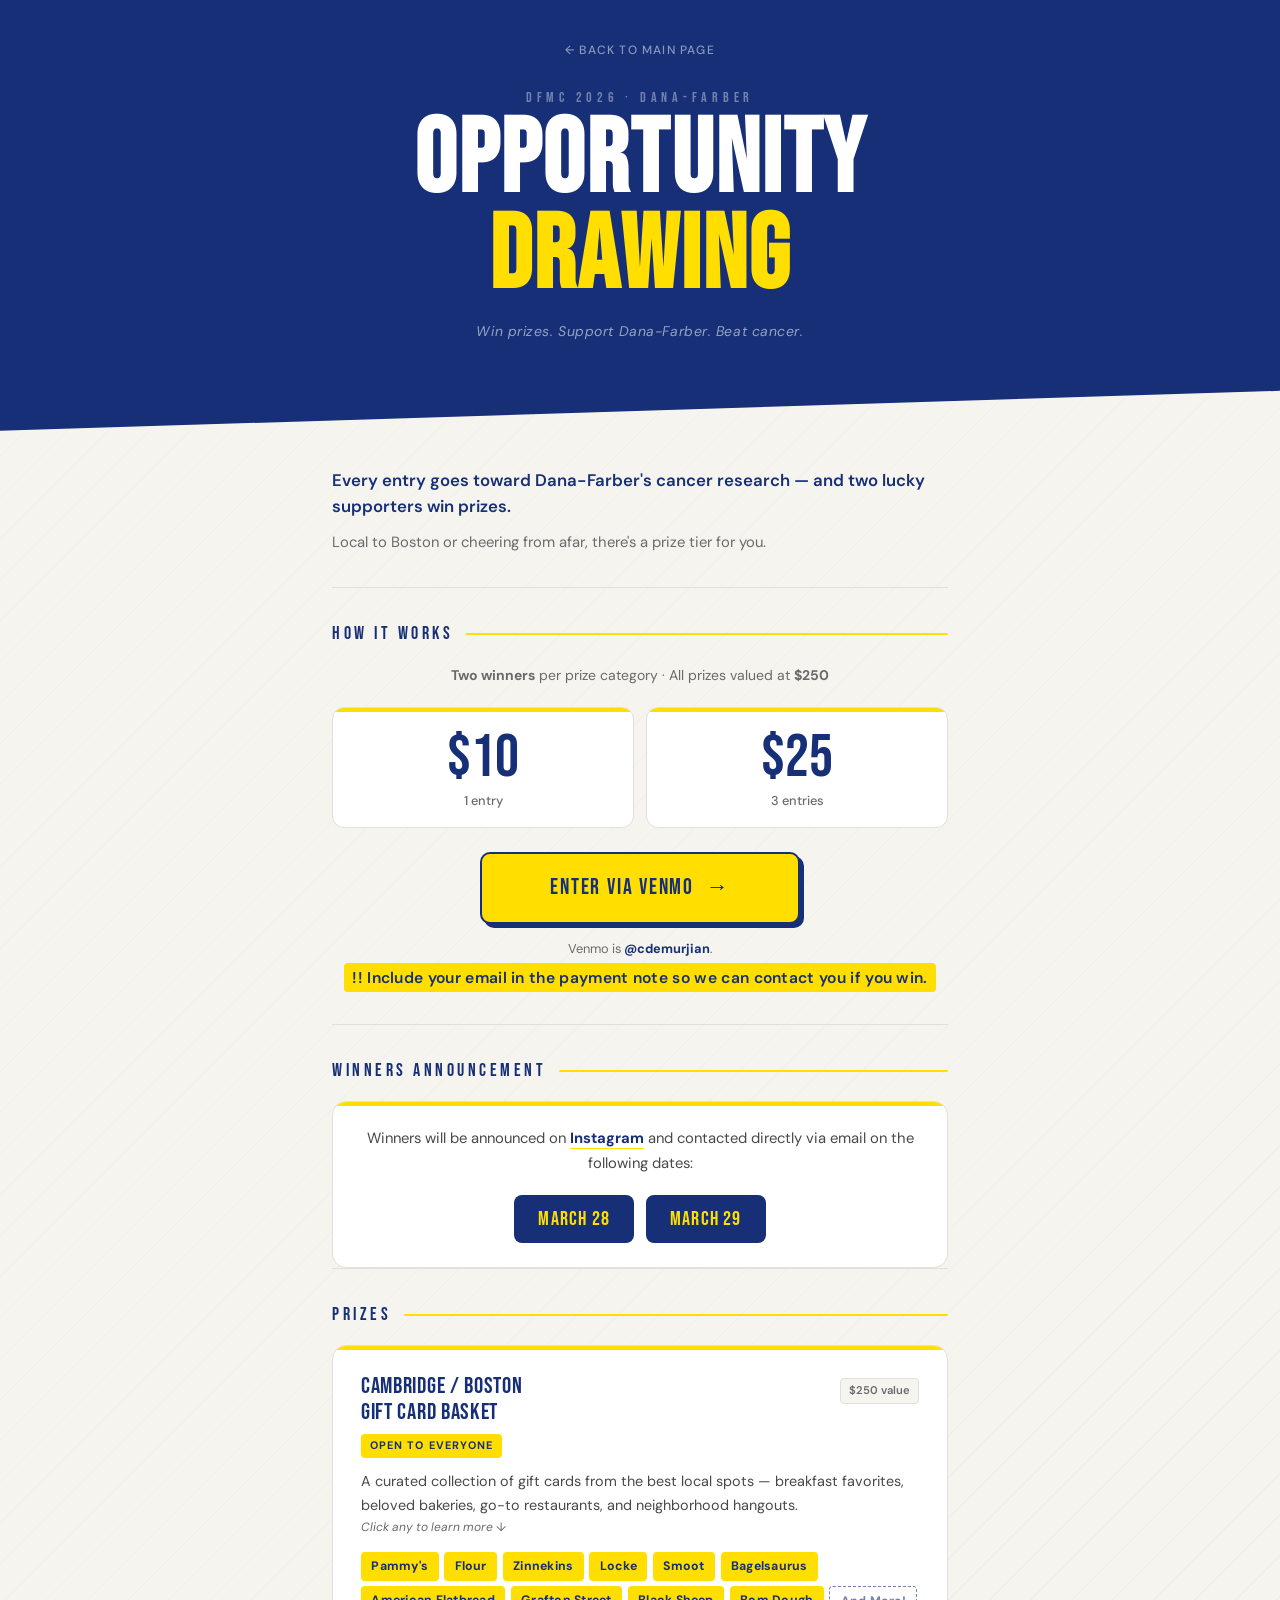
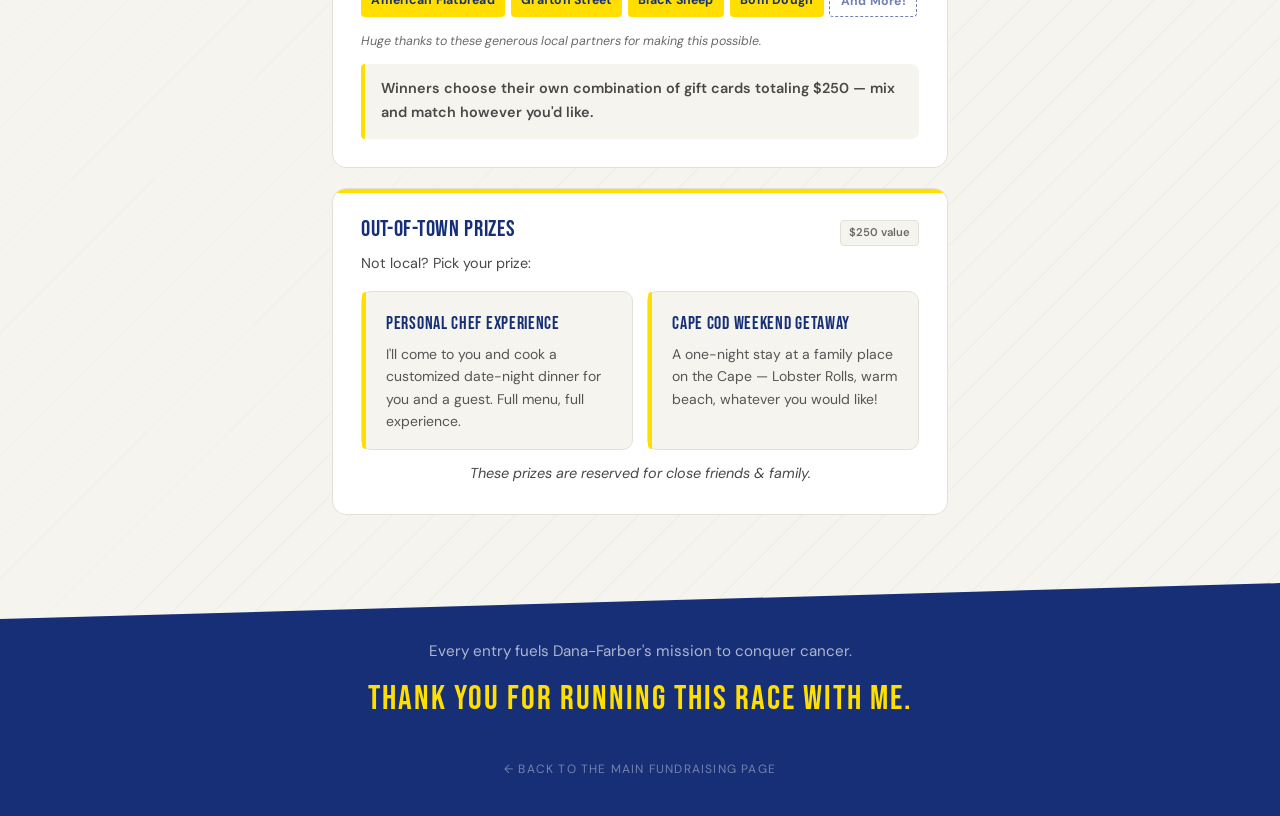
==== drawing/index.html @ bc0f7b35 "Move drawing page to /drawing for clean URL Renamed drawing.html → drawing/index.html so the page is" ====
<!DOCTYPE html>
<html lang="en">
<head>
    <meta charset="UTF-8">
    <meta name="viewport" content="width=device-width, initial-scale=1.0">
    <title>Opportunity Drawing — DFMC 2026</title>
    <link rel="icon" type="image/png" href="../9456b6fccfe9a7111c350aab43e6b232.png" />
    <link rel="preconnect" href="https://fonts.googleapis.com">
    <link rel="preconnect" href="https://fonts.gstatic.com" crossorigin>
    <link href="https://fonts.googleapis.com/css2?family=Bebas+Neue&family=DM+Sans:ital,opsz,wght@0,9..40,400;0,9..40,500;0,9..40,600;0,9..40,700;1,9..40,400&display=swap" rel="stylesheet">
    <style>
        *, *::before, *::after { box-sizing: border-box; margin: 0; padding: 0; }

        :root {
            --yellow:      #ffde00;
            --yellow-hi:   #ffe94d;
            --blue:        #162f77;
            --blue-mid:    #1e3d99;
            --cream:       #f5f4ee;
            --white:       #ffffff;
            --text:        #1a1a1a;
            --muted:       #6a6a6a;
            --border:      #e2e1d8;
        }

        html {
            font-family: 'DM Sans', sans-serif;
            font-size: 16px;
            scroll-behavior: smooth;
        }

        body {
            background-color: var(--cream);
            background-image: repeating-linear-gradient(
                -45deg,
                transparent,
                transparent 28px,
                rgba(22, 47, 119, 0.028) 28px,
                rgba(22, 47, 119, 0.028) 29px
            );
            color: var(--text);
            line-height: 1.6;
            min-height: 100vh;
        }

        /* ── HEADER ── */
        header {
            background: var(--blue);
            padding: 1.75rem 1.5rem 5rem;
            text-align: center;
            clip-path: polygon(0 0, 100% 0, 100% calc(100% - 2.5rem), 0 100%);
        }

        .back-link {
            display: inline-flex;
            align-items: center;
            gap: 0.35rem;
            color: rgba(255,255,255,0.5);
            font-size: 0.75rem;
            font-weight: 500;
            text-decoration: none;
            letter-spacing: 0.1em;
            text-transform: uppercase;
            margin-bottom: 1.75rem;
            transition: color 0.2s;
        }
        .back-link:hover { color: var(--yellow); }

        .header-eyebrow {
            font-family: 'Bebas Neue', sans-serif;
            font-size: 0.85rem;
            letter-spacing: 0.35em;
            color: rgba(255,255,255,0.4);
            margin-bottom: 0.2rem;
        }

        .header-title {
            font-family: 'Bebas Neue', sans-serif;
            font-size: clamp(3.75rem, 14vw, 6.5rem);
            line-height: 0.92;
            color: var(--white);
            letter-spacing: 0.02em;
        }

        .header-title .accent {
            color: var(--yellow);
            display: block;
        }

        .tagline {
            margin-top: 1rem;
            color: rgba(255,255,255,0.55);
            font-size: 0.875rem;
            font-style: italic;
            letter-spacing: 0.04em;
        }

        /* ── Staggered header animations ── */
        @keyframes riseUp {
            from { opacity: 0; transform: translateY(22px); }
            to   { opacity: 1; transform: translateY(0); }
        }

        .h-1 { animation: riseUp 0.5s cubic-bezier(0.22,1,0.36,1) 0.05s both; }
        .h-2 { animation: riseUp 0.5s cubic-bezier(0.22,1,0.36,1) 0.15s both; }
        .h-3 { animation: riseUp 0.55s cubic-bezier(0.22,1,0.36,1) 0.25s both; }
        .h-4 { animation: riseUp 0.5s cubic-bezier(0.22,1,0.36,1) 0.38s both; }

        /* ── CONTAINER ── */
        .container {
            max-width: 680px;
            margin: 0 auto;
            padding: 0 1.25rem 3rem;
        }

        /* ── SECTION LABEL ── */
        .section-label {
            font-family: 'Bebas Neue', sans-serif;
            font-size: 1.1rem;
            letter-spacing: 0.2em;
            color: var(--blue);
            display: flex;
            align-items: center;
            gap: 0.8rem;
            margin-bottom: 1rem;
        }
        .section-label::after {
            content: '';
            flex: 1;
            height: 2px;
            background: var(--yellow);
            border-radius: 1px;
        }

        /* ── INTRO ── */
        .intro {
            padding: 2.25rem 0 0;
            margin-bottom: 2rem;
        }

        .intro .lead {
            font-size: 1.05rem;
            font-weight: 600;
            color: var(--blue);
            line-height: 1.55;
            margin-bottom: 0.7rem;
        }

        .intro .sub {
            font-size: 0.925rem;
            color: var(--muted);
            line-height: 1.7;
        }

        /* ── RULE ── */
        .rule {
            border: none;
            border-top: 1.5px solid var(--border);
            margin: 0 0 2rem;
        }

        /* ── HOW IT WORKS ── */
        .how {
            margin-bottom: 2rem;
        }

        .how .sub-note {
            font-size: 0.875rem;
            color: var(--muted);
            margin-bottom: 1.25rem;
        }

        .pricing-row {
            display: grid;
            grid-template-columns: 1fr 1fr;
            gap: 0.75rem;
            margin-bottom: 1.5rem;
        }

        .price-tile {
            background: var(--white);
            border: 1.5px solid var(--border);
            border-radius: 12px;
            padding: 1.25rem 1rem 1rem;
            text-align: center;
            position: relative;
            overflow: hidden;
        }
        .price-tile::before {
            content: '';
            position: absolute;
            top: 0; left: 0; right: 0;
            height: 4px;
            background: var(--yellow);
        }

        .price-tile .num {
            font-family: 'Bebas Neue', sans-serif;
            font-size: 3.25rem;
            color: var(--blue);
            line-height: 1;
            display: block;
        }

        .price-tile .entries {
            font-size: 0.8rem;
            color: var(--muted);
            margin-top: 0.2rem;
            font-weight: 500;
        }

        /* Venmo CTA — retro press effect */
        .venmo-btn {
            display: flex;
            align-items: center;
            justify-content: center;
            gap: 0.5rem;
            width: 100%;
            padding: 1rem 1.5rem;
            background: var(--yellow);
            color: var(--blue);
            font-family: 'Bebas Neue', sans-serif;
            font-size: 1.4rem;
            letter-spacing: 0.08em;
            text-decoration: none;
            border-radius: 10px;
            border: 2.5px solid var(--blue);
            box-shadow: 4px 4px 0 var(--blue);
            transition: transform 0.15s ease, box-shadow 0.15s ease, background 0.15s ease;
        }
        .venmo-btn:hover {
            transform: translate(-2px, -2px);
            box-shadow: 6px 6px 0 var(--blue);
            background: var(--yellow-hi);
        }
        .venmo-btn:active {
            transform: translate(2px, 2px);
            box-shadow: 2px 2px 0 var(--blue);
        }

        /* ── PRIZE CARDS ── */
        .prizes { margin-top: 0; }

        .prize-card {
            background: var(--white);
            border: 1.5px solid var(--border);
            border-radius: 14px;
            padding: 1.5rem;
            margin-bottom: 1.25rem;
            position: relative;
            overflow: hidden;
        }
        .prize-card::before {
            content: '';
            position: absolute;
            top: 0; left: 0; right: 0;
            height: 4px;
            background: var(--yellow);
        }

        .prize-meta {
            display: flex;
            align-items: flex-start;
            justify-content: space-between;
            gap: 0.5rem;
            margin-bottom: 0.35rem;
        }

        .prize-card .prize-name {
            font-family: 'Bebas Neue', sans-serif;
            font-size: 1.45rem;
            color: var(--blue);
            letter-spacing: 0.03em;
            line-height: 1.1;
        }

        .prize-card .value-tag {
            flex-shrink: 0;
            font-size: 0.7rem;
            font-weight: 600;
            color: var(--muted);
            background: var(--cream);
            border: 1px solid var(--border);
            padding: 0.2rem 0.5rem;
            border-radius: 4px;
            margin-top: 0.2rem;
            white-space: nowrap;
        }

        .open-badge {
            display: inline-block;
            background: var(--yellow);
            color: var(--blue);
            font-size: 0.68rem;
            font-weight: 700;
            letter-spacing: 0.1em;
            text-transform: uppercase;
            padding: 0.2rem 0.55rem;
            border-radius: 4px;
            margin-bottom: 0.8rem;
        }

        .prize-card p {
            font-size: 0.9rem;
            color: #484848;
            line-height: 1.65;
        }

        .prize-card .thanks {
            font-size: 0.78rem;
            color: var(--muted);
            font-style: italic;
            margin-top: 0.8rem;
        }

        /* Business name tags — yellow pill */
        .biz-tags {
            display: flex;
            flex-wrap: wrap;
            gap: 0.35rem;
            margin: 0.9rem 0;
        }
        .biz-tags a {
            background: var(--yellow);
            color: var(--blue);
            font-size: 0.77rem;
            font-weight: 700;
            padding: 0.28rem 0.65rem;
            border-radius: 4px;
            letter-spacing: 0.02em;
            text-decoration: none;
            transition: background 0.15s, transform 0.1s;
        }
        .biz-tags a:hover {
            background: var(--yellow-hi);
            transform: translateY(-1px);
        }
        .biz-tags .more {
            background: transparent;
            color: var(--blue);
            border: 1.5px dashed var(--blue);
            opacity: 0.6;
        }
        .biz-tags .more:hover {
            background: transparent;
            opacity: 1;
        }

        /* Winner choice note */
        .winner-choice {
            font-size: 0.875rem;
            color: var(--blue);
            font-weight: 600;
            background: var(--cream);
            border-radius: 8px;
            padding: 0.85rem 1rem 0.85rem 1.25rem;
            margin-top: 0.75rem;
            position: relative;
        }
        .winner-choice::before {
            content: '';
            position: absolute;
            left: 0; top: 0; bottom: 0;
            width: 4px;
            background: var(--yellow);
            border-radius: 8px 0 0 8px;
        }

        /* Out-of-town sub-cards */
        .oot-label {
            font-family: 'Bebas Neue', sans-serif;
            font-size: 0.85rem;
            letter-spacing: 0.32em;
            color: var(--blue);
            display: flex;
            align-items: center;
            gap: 0.8rem;
            margin: 0.25rem 0 1rem;
        }
        .oot-label::after {
            content: '';
            flex: 1;
            height: 2px;
            background: var(--yellow);
            border-radius: 1px;
        }

        .oot-grid {
            display: flex;
            flex-direction: column;
            gap: 0.9rem;
        }

        .oot-card {
            background: var(--cream);
            border: 1.5px solid var(--border);
            border-radius: 10px;
            padding: 1.1rem 1.2rem 1rem 1.5rem;
            position: relative;
        }
        .oot-card::before {
            content: '';
            position: absolute;
            left: 0; top: 0; bottom: 0;
            width: 4px;
            background: var(--yellow);
            border-radius: 10px 0 0 10px;
        }

        .oot-card .oot-title {
            font-family: 'Bebas Neue', sans-serif;
            font-size: 1.1rem;
            color: var(--blue);
            letter-spacing: 0.04em;
            margin-bottom: 0.3rem;
        }

        .oot-card p {
            font-size: 0.875rem;
            color: #555;
            line-height: 1.6;
        }

        /* ── VENMO NOTE ── */
        .venmo-note {
            font-size: 0.8rem;
            color: var(--muted);
            text-align: center;
            margin-top: 0.9rem;
            line-height: 1.55;
        }
        .venmo-note strong {
            color: var(--blue);
            font-weight: 700;
        }
        .venmo-note .warning {
            display: inline-block;
            margin-top: 0.3rem;
            color: var(--blue);
            font-weight: 600;
            background: var(--yellow);
            padding: 0.15rem 0.5rem;
            border-radius: 4px;
            font-size: 0.975rem;
            letter-spacing: 0.02em;
        }

        /* ── ANNOUNCEMENT ── */
        .announce-card {
            background: var(--white);
            border: 1.5px solid var(--border);
            border-radius: 14px;
            padding: 1.5rem;
            text-align: center;
            position: relative;
            overflow: hidden;
        }
        .announce-card::before {
            content: '';
            position: absolute;
            top: 0; left: 0; right: 0;
            height: 4px;
            background: var(--yellow);
        }
        .announce-card p {
            font-size: 0.925rem;
            color: #484848;
            line-height: 1.65;
            margin-bottom: 1.25rem;
        }
        .announce-card a {
            color: var(--blue);
            font-weight: 700;
            text-decoration: none;
            border-bottom: 1.5px solid var(--yellow);
            transition: opacity 0.15s;
        }
        .announce-card a:hover { opacity: 0.7; }
        .announce-dates {
            display: flex;
            gap: 0.75rem;
            justify-content: center;
        }
        .date-chip {
            background: var(--blue);
            color: var(--yellow);
            font-family: 'Bebas Neue', sans-serif;
            font-size: 1.25rem;
            letter-spacing: 0.06em;
            padding: 0.5rem 1.5rem;
            border-radius: 8px;
        }

        .family-note {
            font-size: 0.77rem;
            font-style: italic;
            color: var(--muted);
            text-align: center;
            margin-top: 0.8rem;
        }

        /* ── Scroll fade-in ── */
        .fade-in {
            opacity: 0;
            transform: translateY(18px);
            transition: opacity 0.55s cubic-bezier(0.22,1,0.36,1),
                        transform 0.55s cubic-bezier(0.22,1,0.36,1);
        }
        .fade-in.visible {
            opacity: 1;
            transform: translateY(0);
        }

        /* ── FOOTER ── */
        footer {
            background: var(--blue);
            padding: 3.5rem 1.5rem 2.25rem;
            text-align: center;
            clip-path: polygon(0 2.25rem, 100% 0, 100% 100%, 0 100%);
        }

        footer p {
            color: rgba(255,255,255,0.65);
            font-size: 0.95rem;
            margin-bottom: 0.4rem;
        }

        .footer-headline {
            font-family: 'Bebas Neue', sans-serif;
            font-size: clamp(1.6rem, 5vw, 2.1rem);
            color: var(--yellow);
            letter-spacing: 0.06em;
            display: block;
            margin: 0.6rem 0 1.75rem;
        }

        .home-link {
            color: rgba(255,255,255,0.4);
            font-size: 0.75rem;
            text-decoration: none;
            letter-spacing: 0.1em;
            text-transform: uppercase;
            transition: color 0.2s;
        }
        .home-link:hover { color: var(--yellow); }

        /* ── Desktop (768px+) ── */
        @media (min-width: 768px) {
            header { padding: 2.25rem 2rem 5.5rem; }
            .container { padding: 0 2rem 3rem; }

            .price-tile .num { font-size: 3.75rem; }

            .venmo-btn {
                display: inline-flex;
                width: auto;
                min-width: 320px;
                margin: 0 auto;
            }

            .how {
                text-align: center;
            }

            .oot-grid { flex-direction: row; }
            .oot-grid .oot-card { flex: 1; }

            .prize-card { padding: 1.75rem; }
        }
    </style>
</head>
<body>

    <!-- Header -->
    <header>
        <a href="../" class="back-link h-1">← Back to main page</a>
        <p class="header-eyebrow h-2">DFMC 2026 · Dana-Farber</p>
        <h1 class="header-title h-3">
            Opportunity
            <span class="accent">Drawing</span>
        </h1>
        <p class="tagline h-4">Win prizes. Support Dana-Farber. Beat cancer.</p>
    </header>

    <div class="container">

        <!-- Intro -->
        <section class="intro fade-in">
            <p class="lead">Every entry goes toward Dana-Farber's cancer research — and two lucky supporters win prizes.</p>
            <p class="sub">Local to Boston or cheering from afar, there's a prize tier for you.</p>
        </section>

        <hr class="rule fade-in">

        <!-- How It Works -->
        <section class="how fade-in">
            <div class="section-label">How It Works</div>
            <p class="sub-note"><strong>Two winners</strong> per prize category &middot; All prizes valued at <strong>$250</strong></p>
            <div class="pricing-row">
                <div class="price-tile">
                    <span class="num">$10</span>
                    <div class="entries">1 entry</div>
                </div>
                <div class="price-tile">
                    <span class="num">$25</span>
                    <div class="entries">3 entries</div>
                </div>
            </div>
            <a href="https://account.venmo.com/u/cdemurjian" target="_blank" class="venmo-btn">
                Enter via Venmo &nbsp;→
            </a>
            <p class="venmo-note">
                Venmo is <strong>@cdemurjian</strong>.<br>
                <span class="warning">!! Include your email in the payment note so we can contact you if you win.</span>
            </p>
        </section>

        <hr class="rule fade-in">

        <!-- Announcement -->
        <section class="fade-in">
            <div class="section-label">Winners Announcement</div>
            <div class="announce-card">
                <p>Winners will be announced on <a href="https://www.instagram.com/cdemurjian" target="_blank">Instagram</a> and contacted directly via email on the following dates:</p>
                <div class="announce-dates">
                    <div class="date-chip">March 28</div>
                    <div class="date-chip">March 29</div>
                </div>
            </div>
        </section>

        <hr class="rule fade-in">

        <!-- Prizes -->
        <section class="prizes">
            <div class="section-label fade-in">Prizes</div>

            <!-- Boston Basket -->
            <div class="prize-card fade-in">
                <div class="prize-meta">
                    <div class="prize-name">Cambridge / Boston<br>Gift Card Basket</div>
                    <span class="value-tag">$250 value</span>
                </div>
                <span class="open-badge">Open to Everyone</span>
                <p>A curated collection of gift cards from the best local spots — breakfast favorites, beloved bakeries, go-to restaurants, and neighborhood hangouts.</p>
                <p style="font-size: 0.75rem; color: var(--muted); font-style: italic; margin-bottom: 0.4rem;">Click any to learn more ↓</p>
                <div class="biz-tags">
				<a href="https://www.pammyscambridge.com/" target="_blank">Pammy's</a>
                    <a href="https://www.flourbakery.com/" target="_blank">Flour</a>
                    <a href="http://zinnekenswaffles.com/" target="_blank">Zinnekins</a>
                    <a href="https://thelockebar.com/" target="_blank">Locke</a>
                    <a href="https://smootstandard.com/" target="_blank">Smoot</a>
                    <a href="https://www.bagelsaurus.com/" target="_blank">Bagelsaurus</a>
                    <a href="https://somerville.americanflatbread.com/" target="_blank">American Flatbread</a>
                    <a href="https://www.graftonstreetcambridge.com/" target="_blank">Grafton Street</a>
                    <a href="https://www.blacksheepbagelcafe.com/" target="_blank">Black Sheep</a>
                    <a href="https://bomdough.com/" target="_blank">Bom Dough</a>
                    <a href="#" class="more">And More!</a>
                </div>
                <p class="thanks">Huge thanks to these generous local partners for making this possible.</p>
                <p class="winner-choice">Winners choose their own combination of gift cards totaling $250 — mix and match however you'd like.</p>
            </div>

            <!-- Out-of-Town -->
            <div class="prize-card fade-in">
                <div class="prize-meta">
                    <div class="prize-name">Out-of-Town Prizes</div>
                    <span class="value-tag">$250 value</span>
                </div>
                <p style="margin-bottom: 1rem;">Not local? Pick your prize:</p>
                <div class="oot-grid">
                    <div class="oot-card">
                        <div class="oot-title">Personal Chef Experience</div>
                        <p>I'll come to you and cook a customized date-night dinner for you and a guest. Full menu, full experience.</p>
                    </div>
                    <div class="oot-card">
                        <div class="oot-title">Cape Cod Weekend Getaway</div>
                        <p>A one-night stay at a family place on the Cape — Lobster Rolls, warm beach, whatever you would like!</p>
                    </div>
                </div>
                <p class="family-note">These prizes are reserved for close friends &amp; family.</p>
            </div>

        </section>

    </div>

    <!-- Footer -->
    <footer class="fade-in">
        <p>Every entry fuels Dana-Farber's mission to conquer cancer.</p>
        <span class="footer-headline">Thank you for running this race with me.</span>
        <a href="../" class="home-link">← Back to the main fundraising page</a>
    </footer>

    <!-- Scroll fade-in -->
    <script>
        const obs = new IntersectionObserver(entries => {
            entries.forEach(e => { if (e.isIntersecting) e.target.classList.add('visible'); });
        }, { threshold: 0.12 });
        document.querySelectorAll('.fade-in').forEach(el => obs.observe(el));
    </script>

</body>
</html>
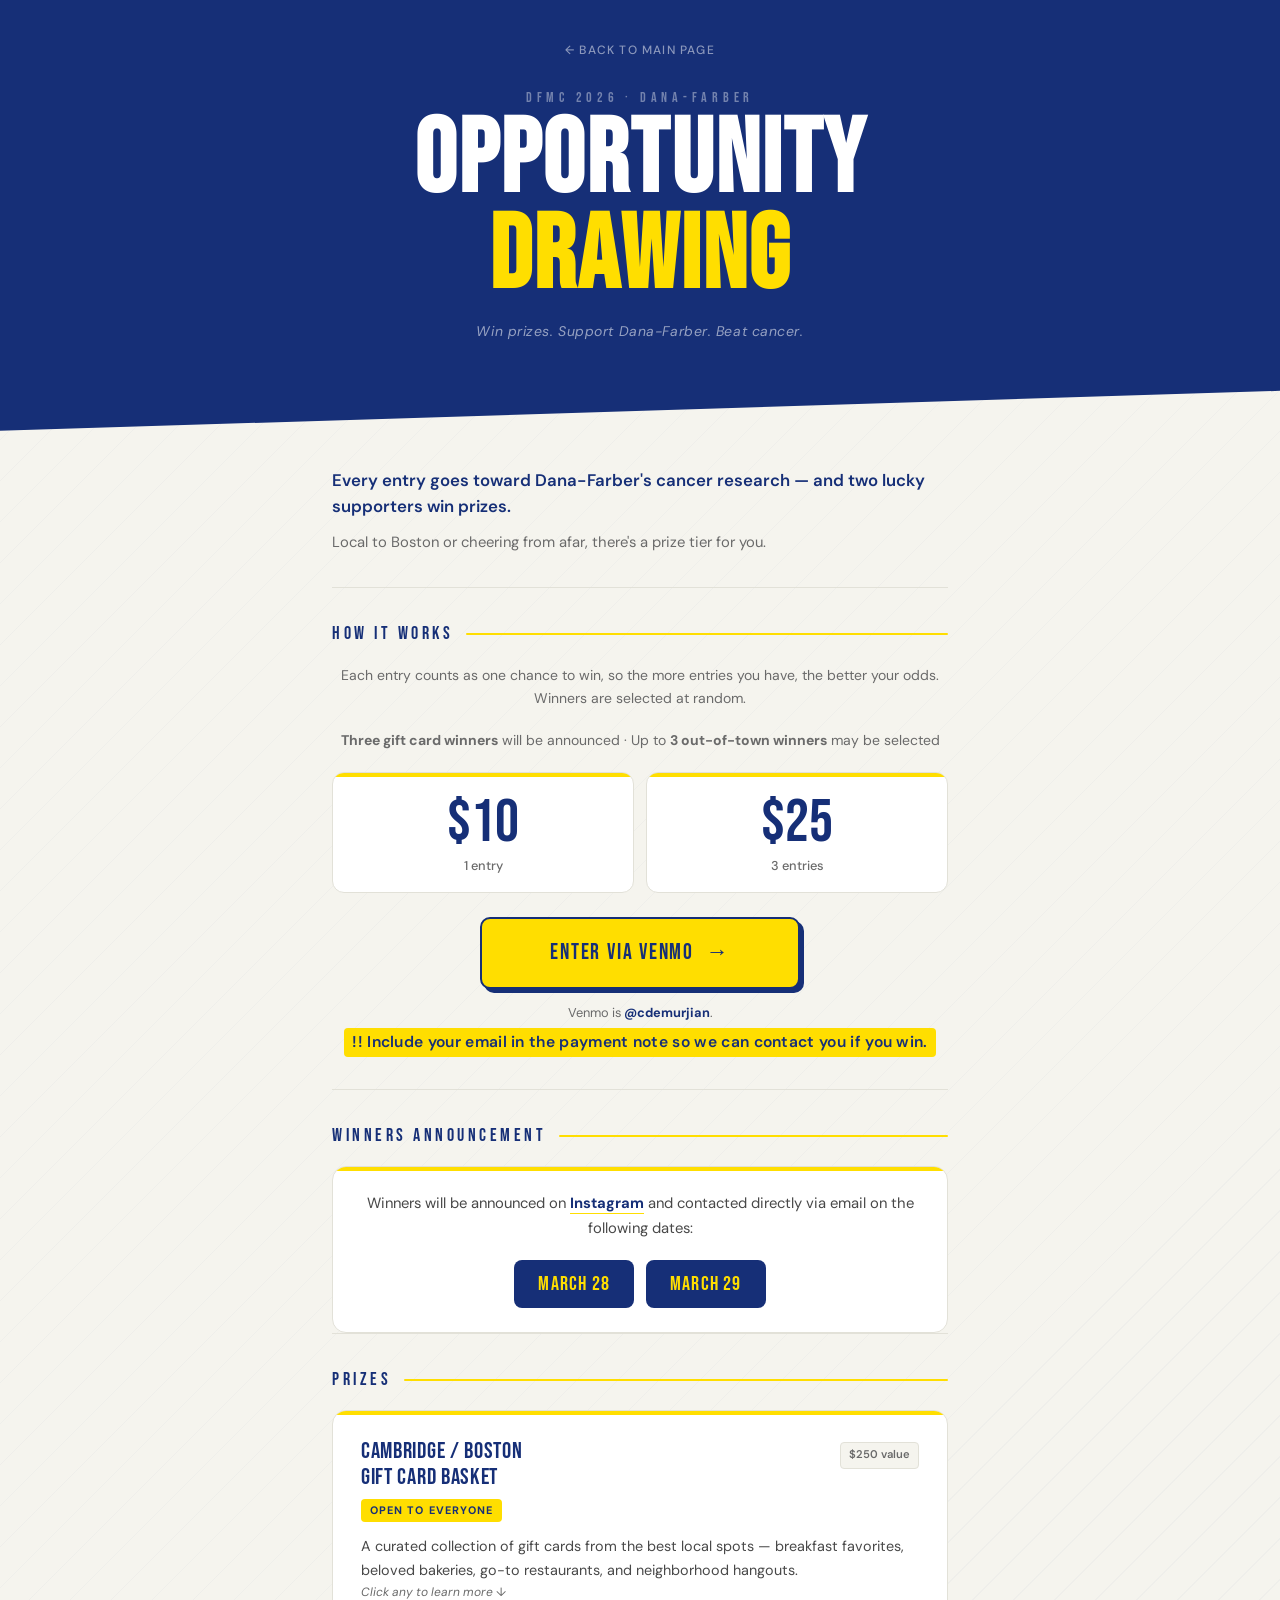
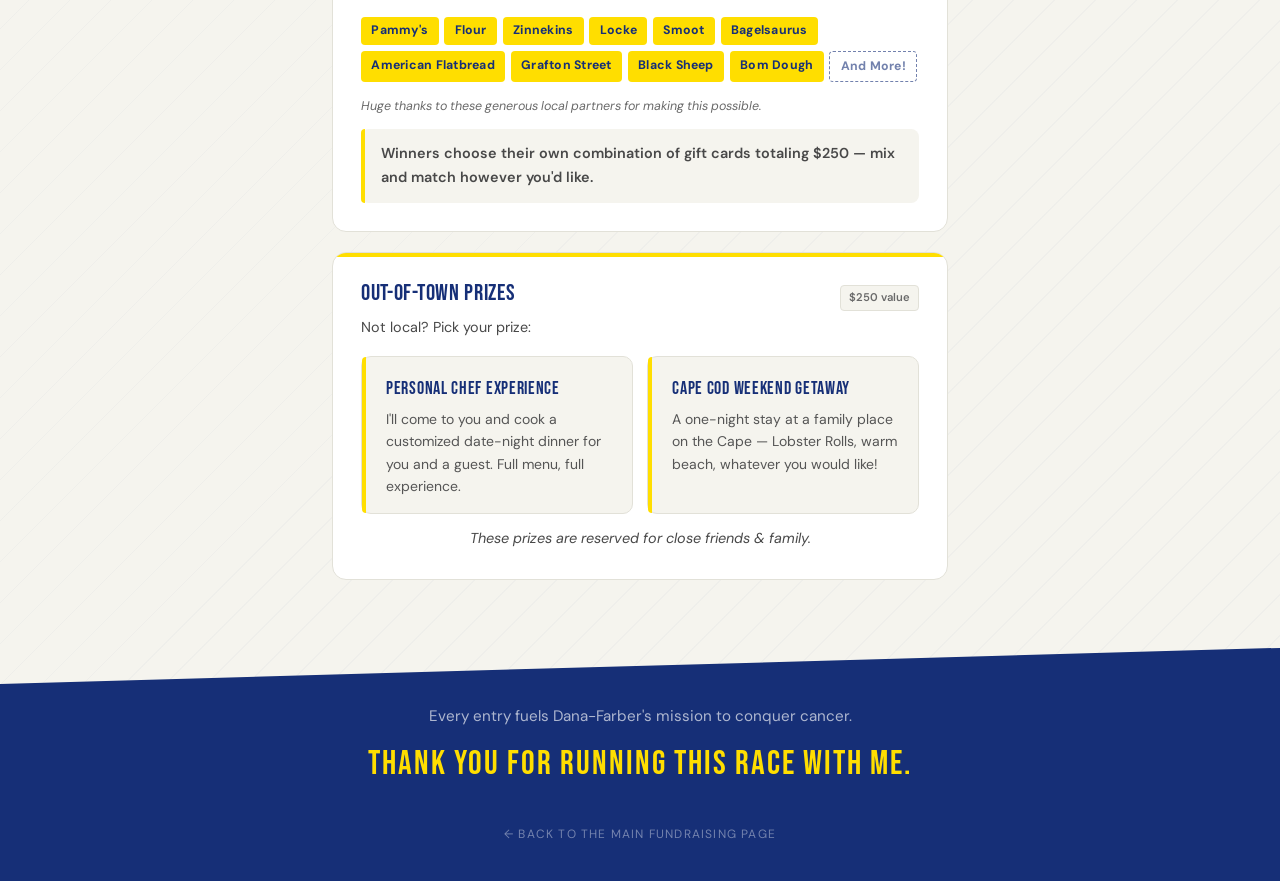
==== commit 47ec6a8c: "language tweaks" ====
--- a/drawing/index.html
+++ b/drawing/index.html
@@ -3,7 +3,7 @@
 <head>
     <meta charset="UTF-8">
     <meta name="viewport" content="width=device-width, initial-scale=1.0">
-    <title>Opportunity Drawing — DFMC 2026</title>
+    <title>Opportunity Drawing</title>
     <link rel="icon" type="image/png" href="../9456b6fccfe9a7111c350aab43e6b232.png" />
     <link rel="preconnect" href="https://fonts.googleapis.com">
     <link rel="preconnect" href="https://fonts.gstatic.com" crossorigin>
@@ -595,7 +595,8 @@
         <!-- How It Works -->
         <section class="how fade-in">
             <div class="section-label">How It Works</div>
-            <p class="sub-note"><strong>Two winners</strong> per prize category &middot; All prizes valued at <strong>$250</strong></p>
+            <p class="sub-note">Each entry counts as one chance to win, so the more entries you have, the better your odds. Winners are selected at random.</p>
+            <p class="sub-note"><strong>Three gift card winners</strong> will be announced &middot; Up to <strong>3 out-of-town winners</strong> may be selected</p>
             <div class="pricing-row">
                 <div class="price-tile">
                     <span class="num">$10</span>
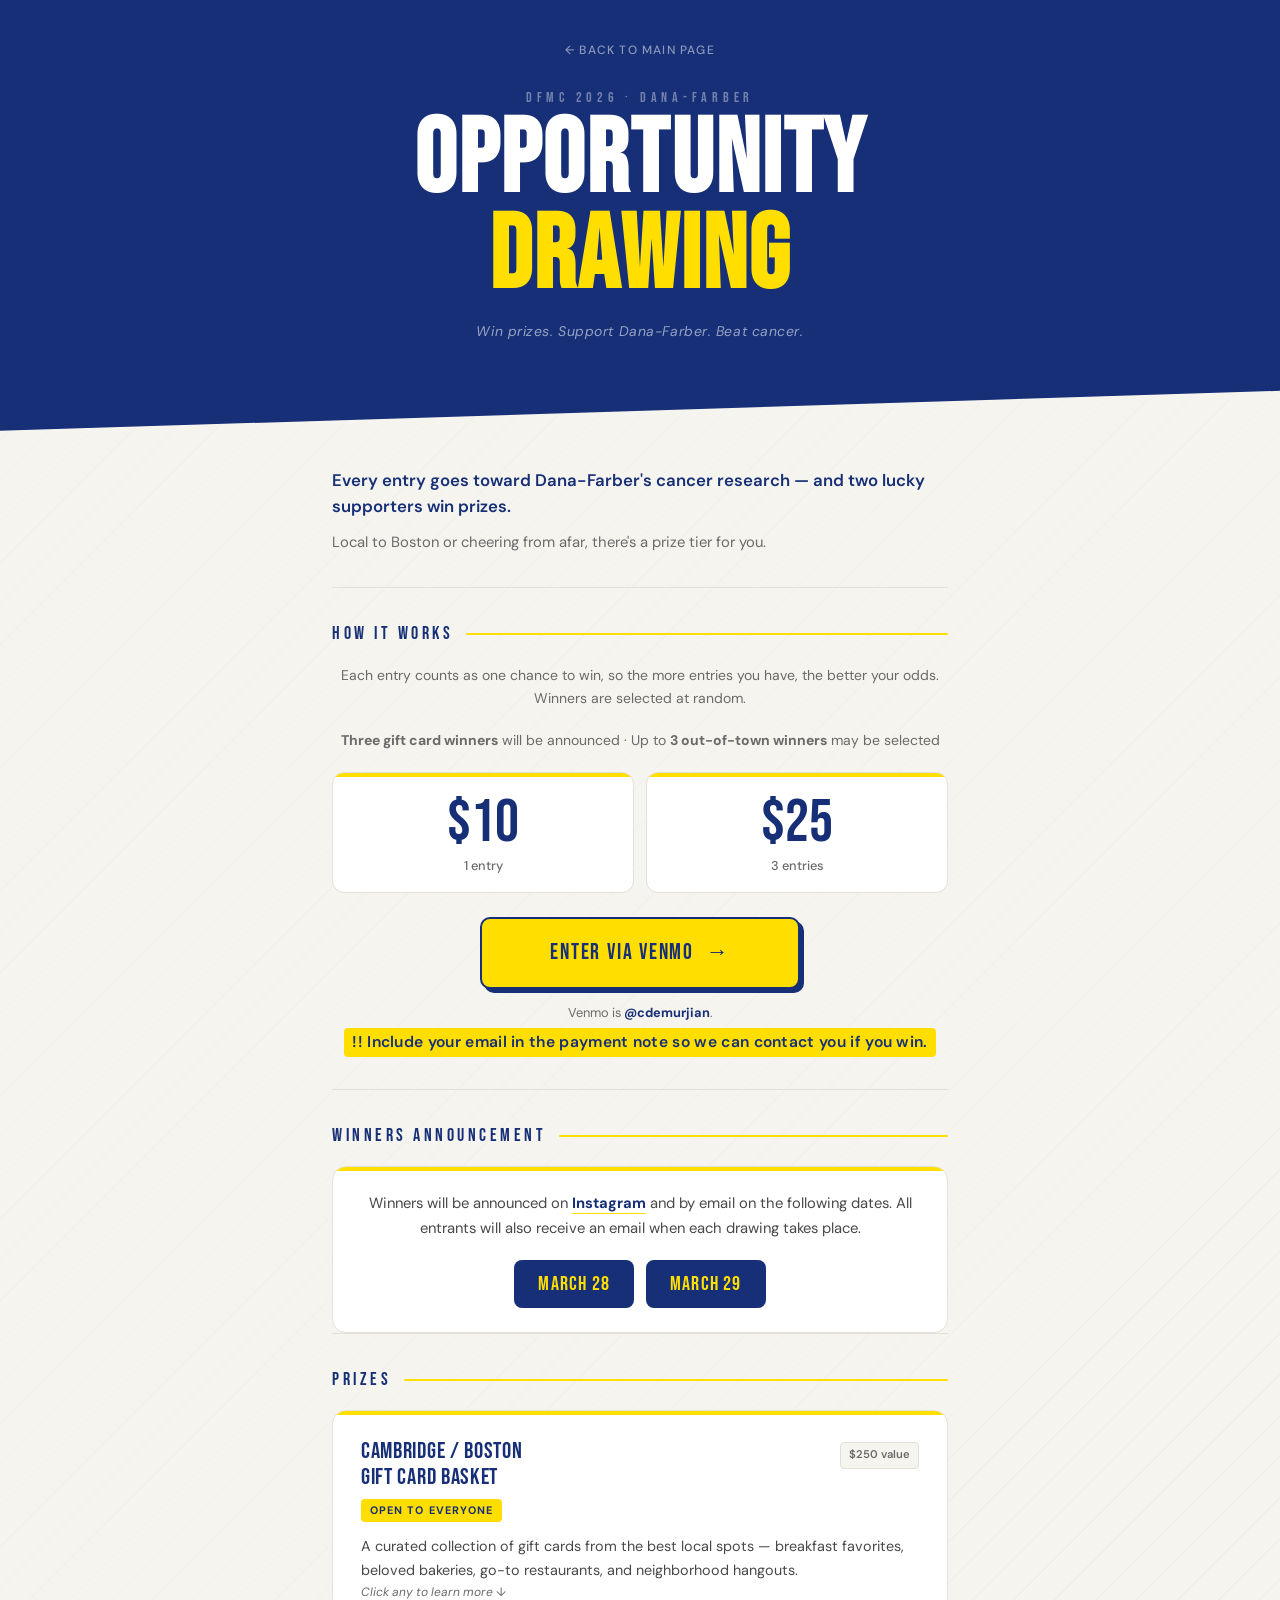
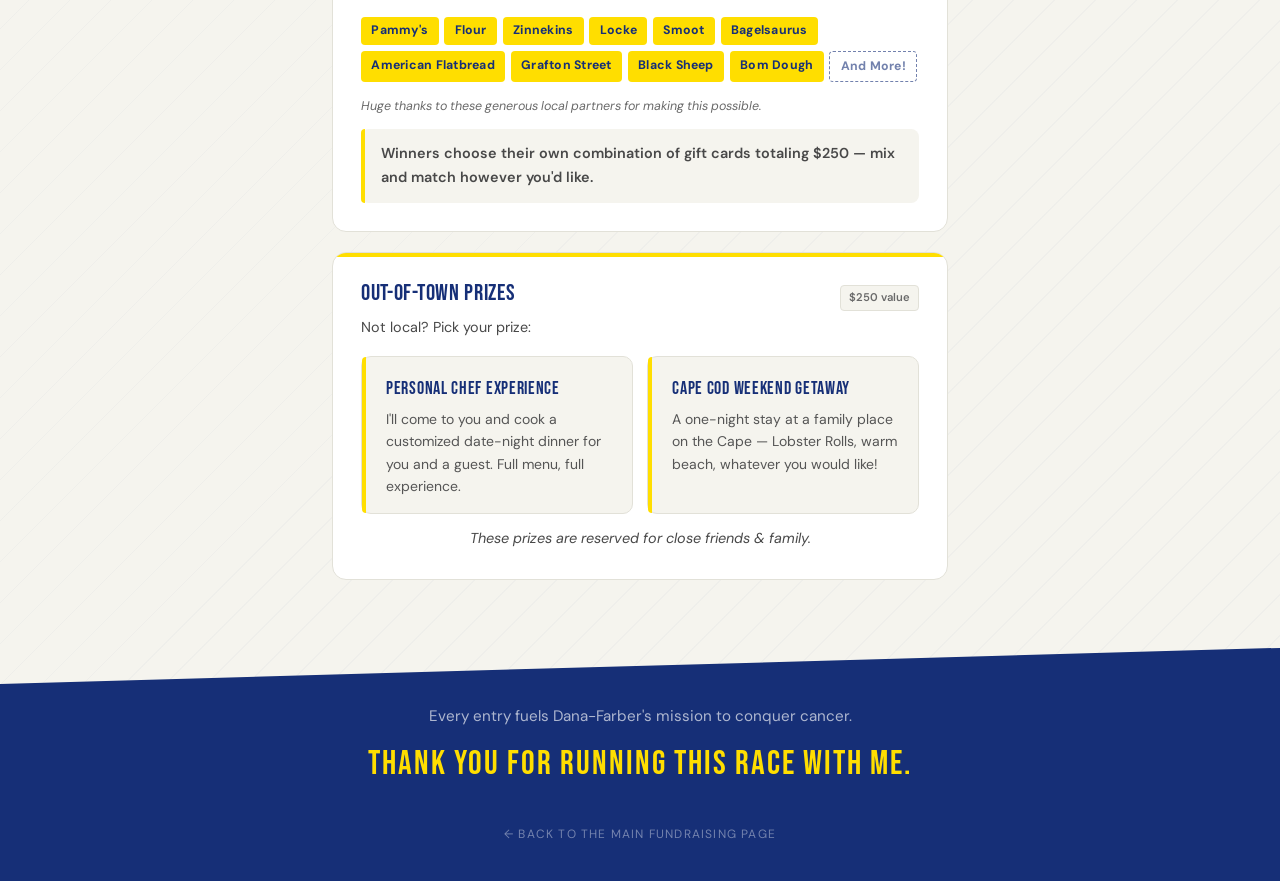
==== commit 10f6f8ef: "tweaks again" ====
--- a/drawing/index.html
+++ b/drawing/index.html
@@ -622,7 +622,7 @@
         <section class="fade-in">
             <div class="section-label">Winners Announcement</div>
             <div class="announce-card">
-                <p>Winners will be announced on <a href="https://www.instagram.com/cdemurjian" target="_blank">Instagram</a> and contacted directly via email on the following dates:</p>
+                <p>Winners will be announced on <a href="https://www.instagram.com/cdemurjian" target="_blank">Instagram</a> and by email on the following dates. All entrants will also receive an email when each drawing takes place.</p>
                 <div class="announce-dates">
                     <div class="date-chip">March 28</div>
                     <div class="date-chip">March 29</div>
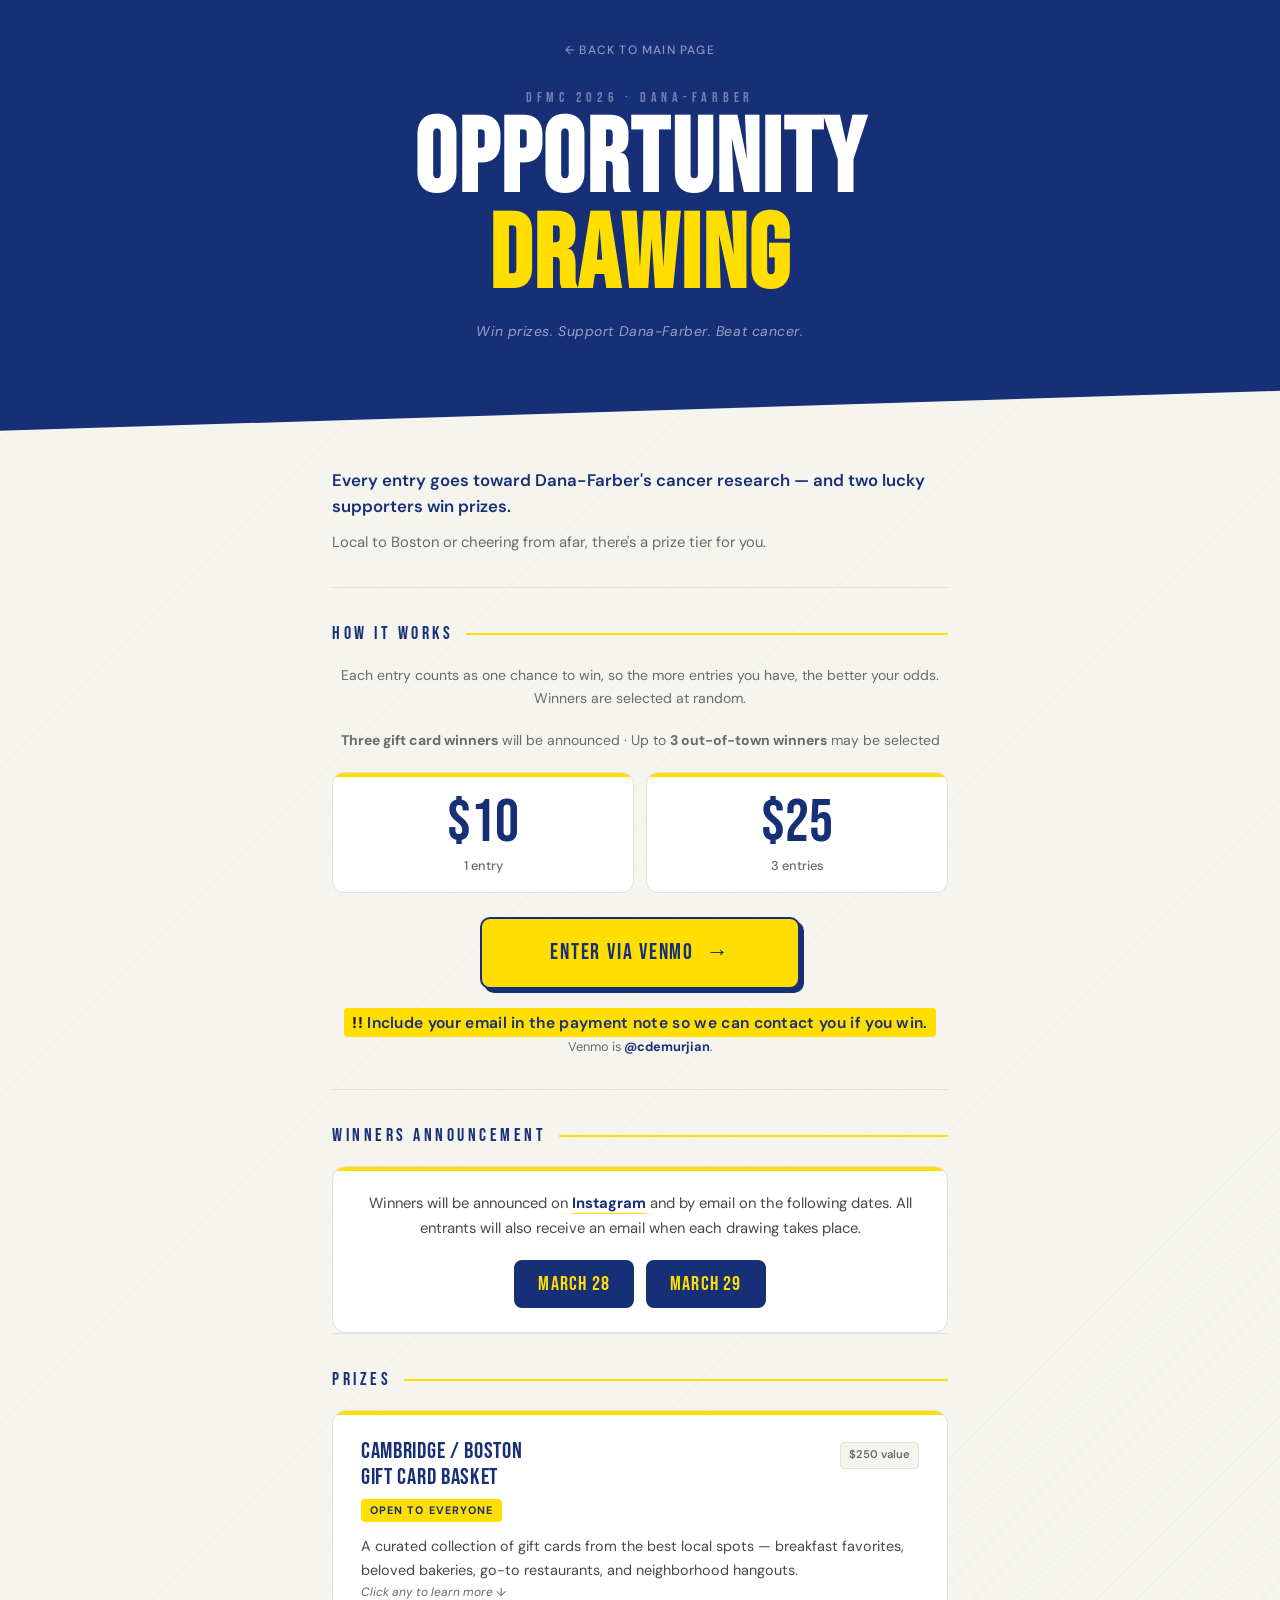
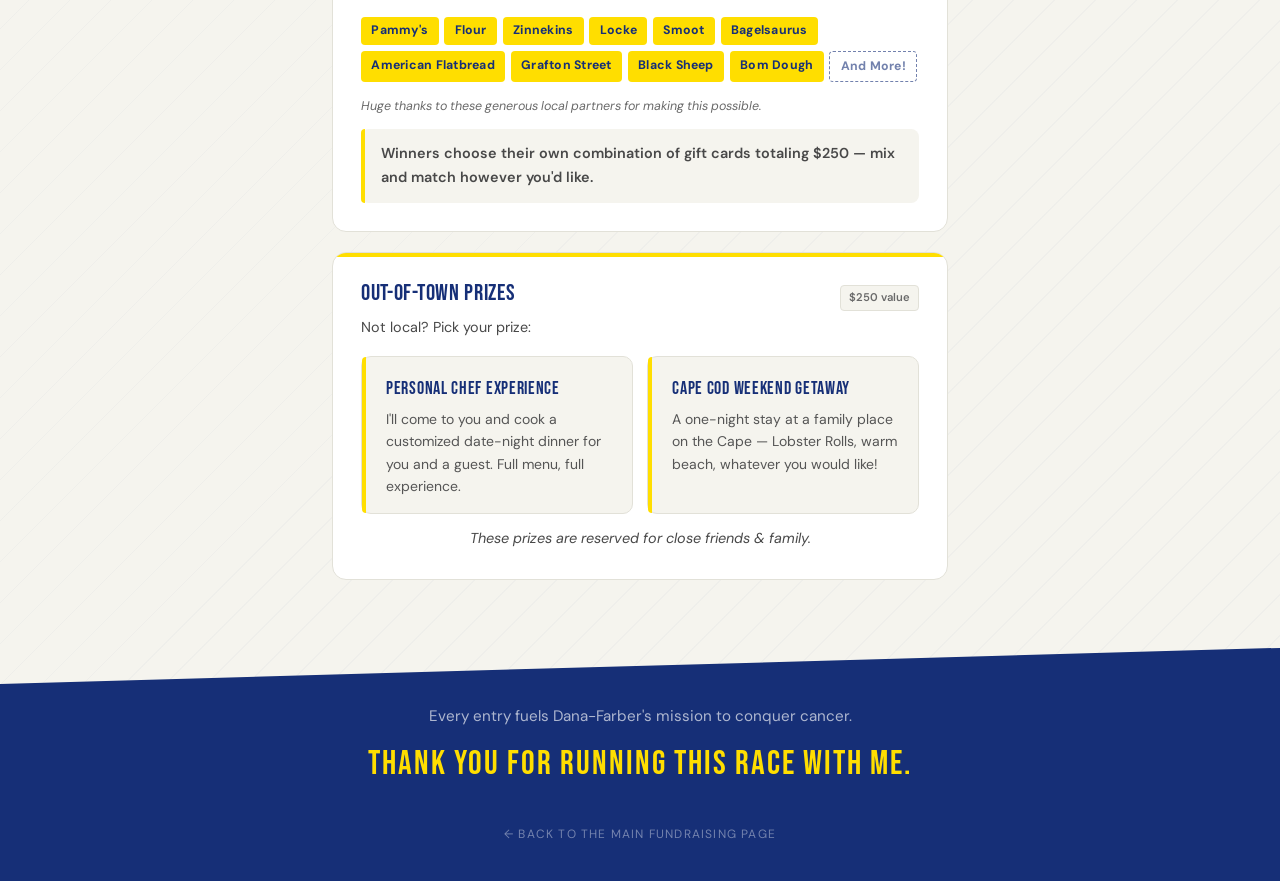
==== commit 4cf220f4: "tweaks again" ====
--- a/drawing/index.html
+++ b/drawing/index.html
@@ -443,6 +443,10 @@
             border-radius: 4px;
             font-size: 0.975rem;
             letter-spacing: 0.02em;
+        }
+        .venmo-note .warning .mark {
+            color: #111;
+            font-weight: 800;
         }
 
         /* ── ANNOUNCEMENT ── */
@@ -607,12 +611,12 @@
                     <div class="entries">3 entries</div>
                 </div>
             </div>
-            <a href="https://account.venmo.com/u/cdemurjian" target="_blank" class="venmo-btn">
+            <a href="https://venmo.com/u/cdemurjian" class="venmo-btn" id="venmo-link">
                 Enter via Venmo &nbsp;→
             </a>
             <p class="venmo-note">
-                Venmo is <strong>@cdemurjian</strong>.<br>
-                <span class="warning">!! Include your email in the payment note so we can contact you if you win.</span>
+                <span class="warning"><span class="mark">!!</span> Include your email in the payment note so we can contact you if you win.</span><br>
+                Venmo is <strong>@cdemurjian</strong>.
             </p>
         </section>
 
@@ -699,6 +703,37 @@
             entries.forEach(e => { if (e.isIntersecting) e.target.classList.add('visible'); });
         }, { threshold: 0.12 });
         document.querySelectorAll('.fade-in').forEach(el => obs.observe(el));
+
+        // Try the Venmo app on mobile first, then fall back to the public profile page.
+        const venmoLink = document.getElementById('venmo-link');
+        if (venmoLink) {
+            const venmoWebUrl = 'https://venmo.com/u/cdemurjian';
+            const venmoAppUrl = 'venmo://paycharge?txn=pay&recipients=cdemurjian';
+
+            venmoLink.addEventListener('click', e => {
+                const isMobile = /Android|iPhone|iPad|iPod/i.test(navigator.userAgent);
+                if (!isMobile) return;
+
+                e.preventDefault();
+
+                let fallbackTimer = window.setTimeout(() => {
+                    if (!document.hidden) window.location.href = venmoWebUrl;
+                }, 900);
+
+                const clearFallback = () => {
+                    if (!fallbackTimer) return;
+                    window.clearTimeout(fallbackTimer);
+                    fallbackTimer = null;
+                };
+
+                document.addEventListener('visibilitychange', () => {
+                    if (document.hidden) clearFallback();
+                }, { once: true });
+                window.addEventListener('pagehide', clearFallback, { once: true });
+
+                window.location.href = venmoAppUrl;
+            });
+        }
     </script>
 
 </body>
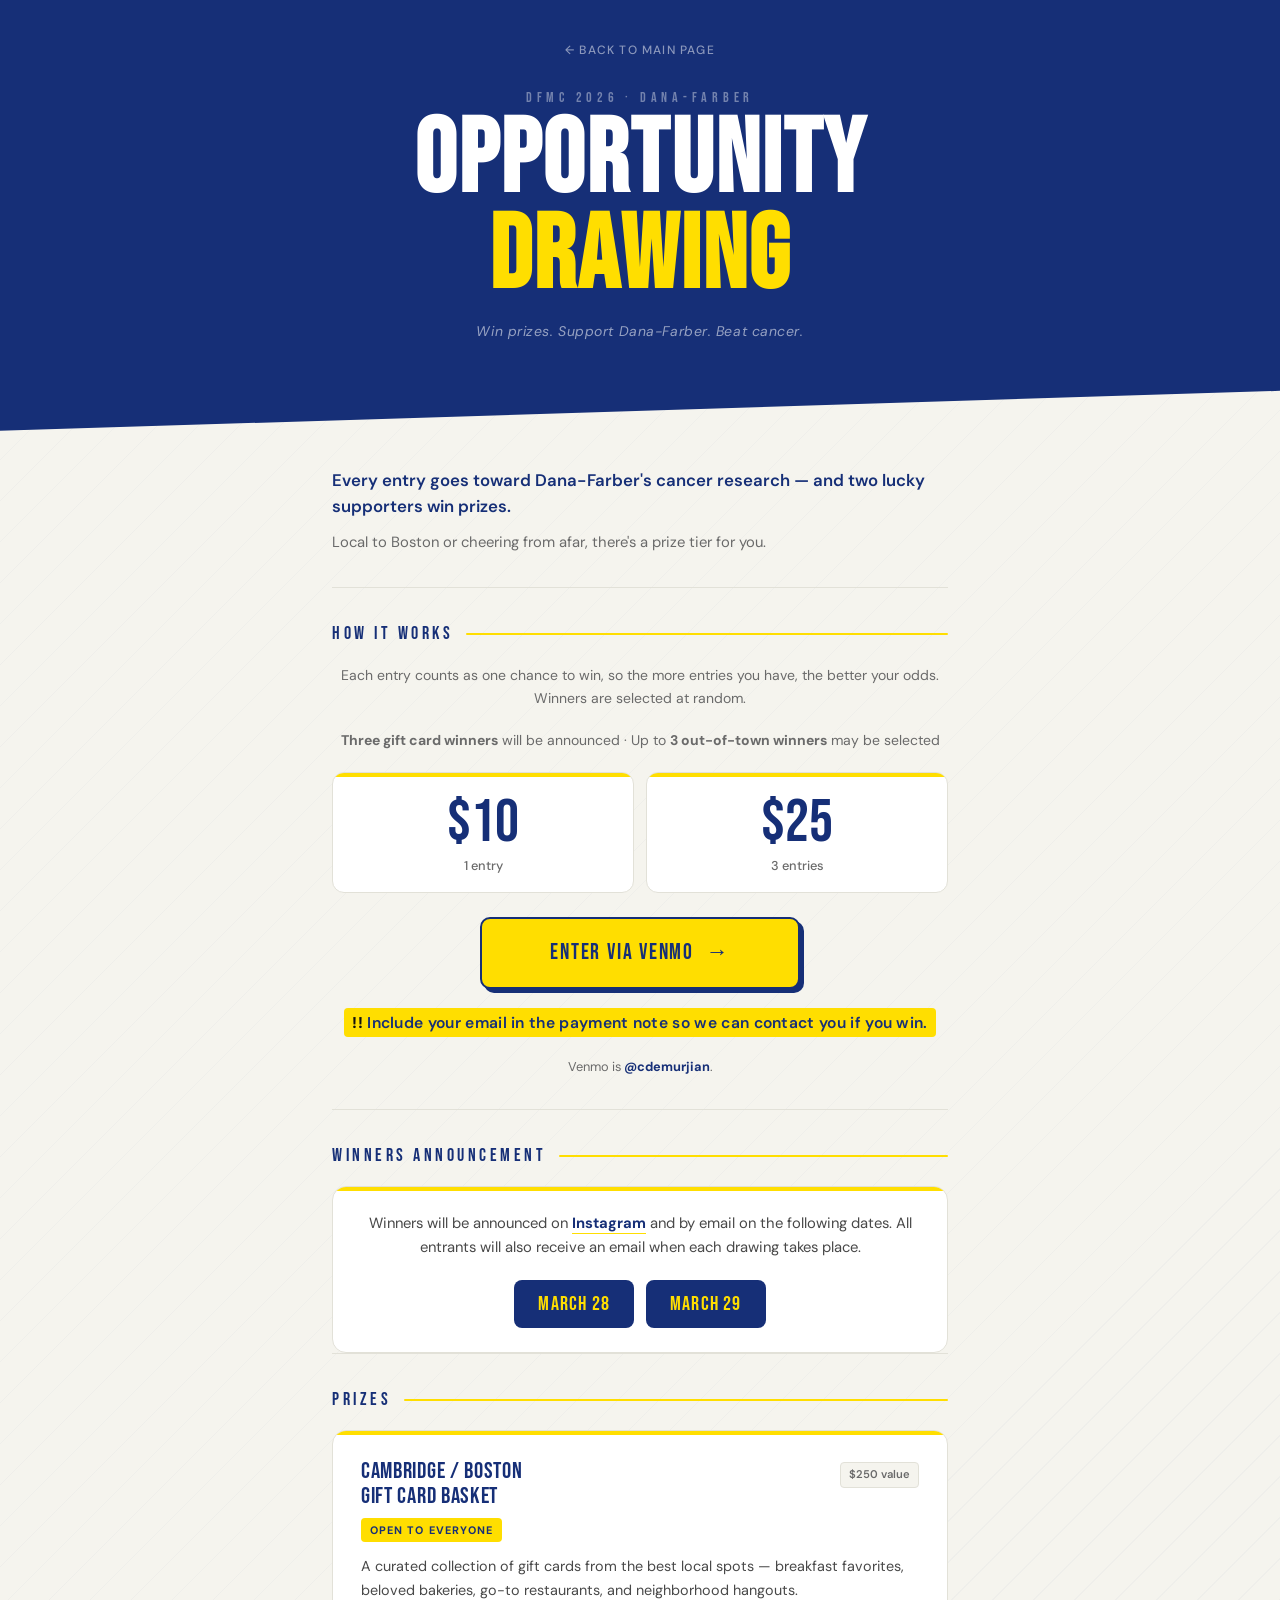
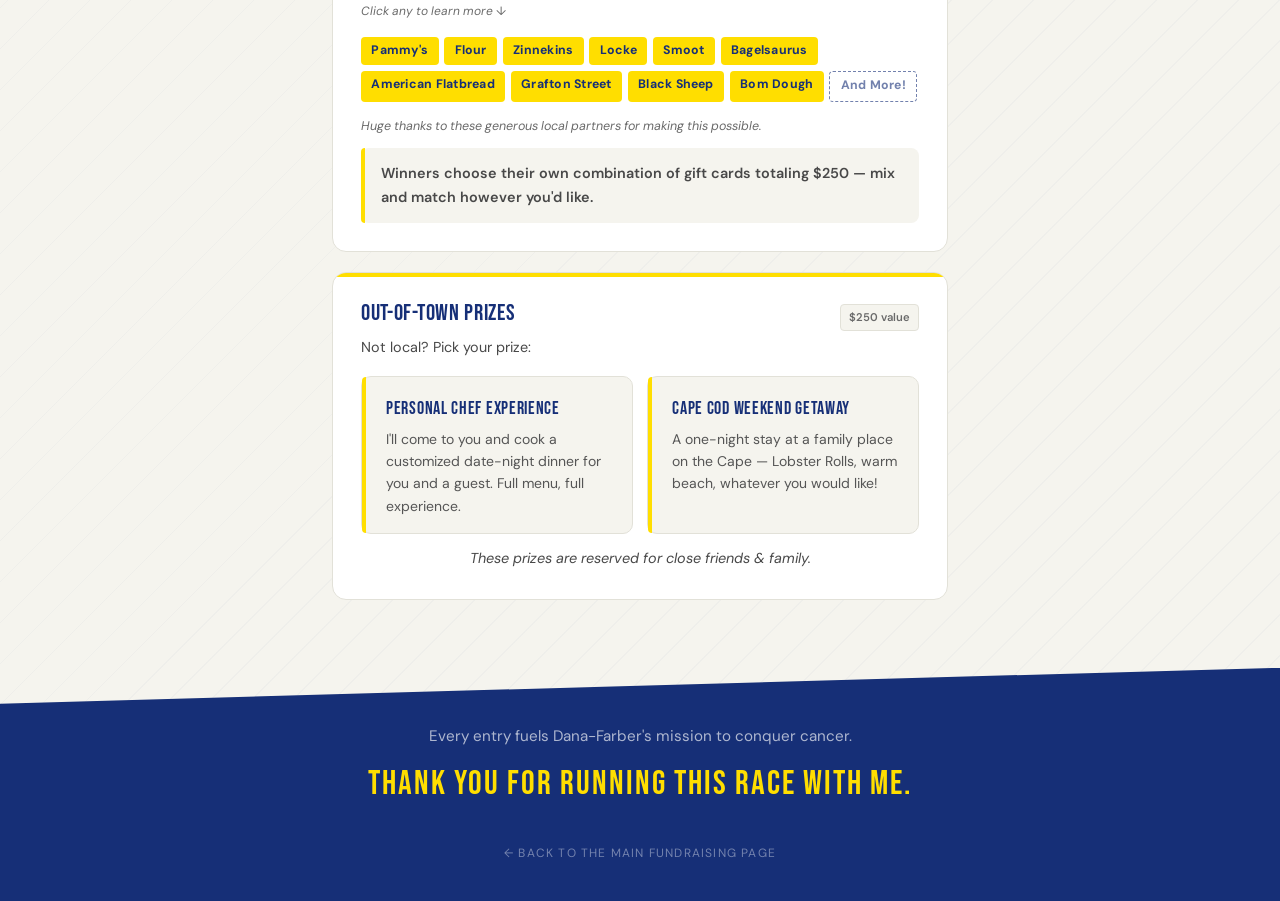
==== commit ff8a4e03: "s" ====
--- a/drawing/index.html
+++ b/drawing/index.html
@@ -615,7 +615,7 @@
                 Enter via Venmo &nbsp;→
             </a>
             <p class="venmo-note">
-                <span class="warning"><span class="mark">!!</span> Include your email in the payment note so we can contact you if you win.</span><br>
+                <span class="warning"><span class="mark">!!</span> Include your email in the payment note so we can contact you if you win.</span><br><br>
                 Venmo is <strong>@cdemurjian</strong>.
             </p>
         </section>
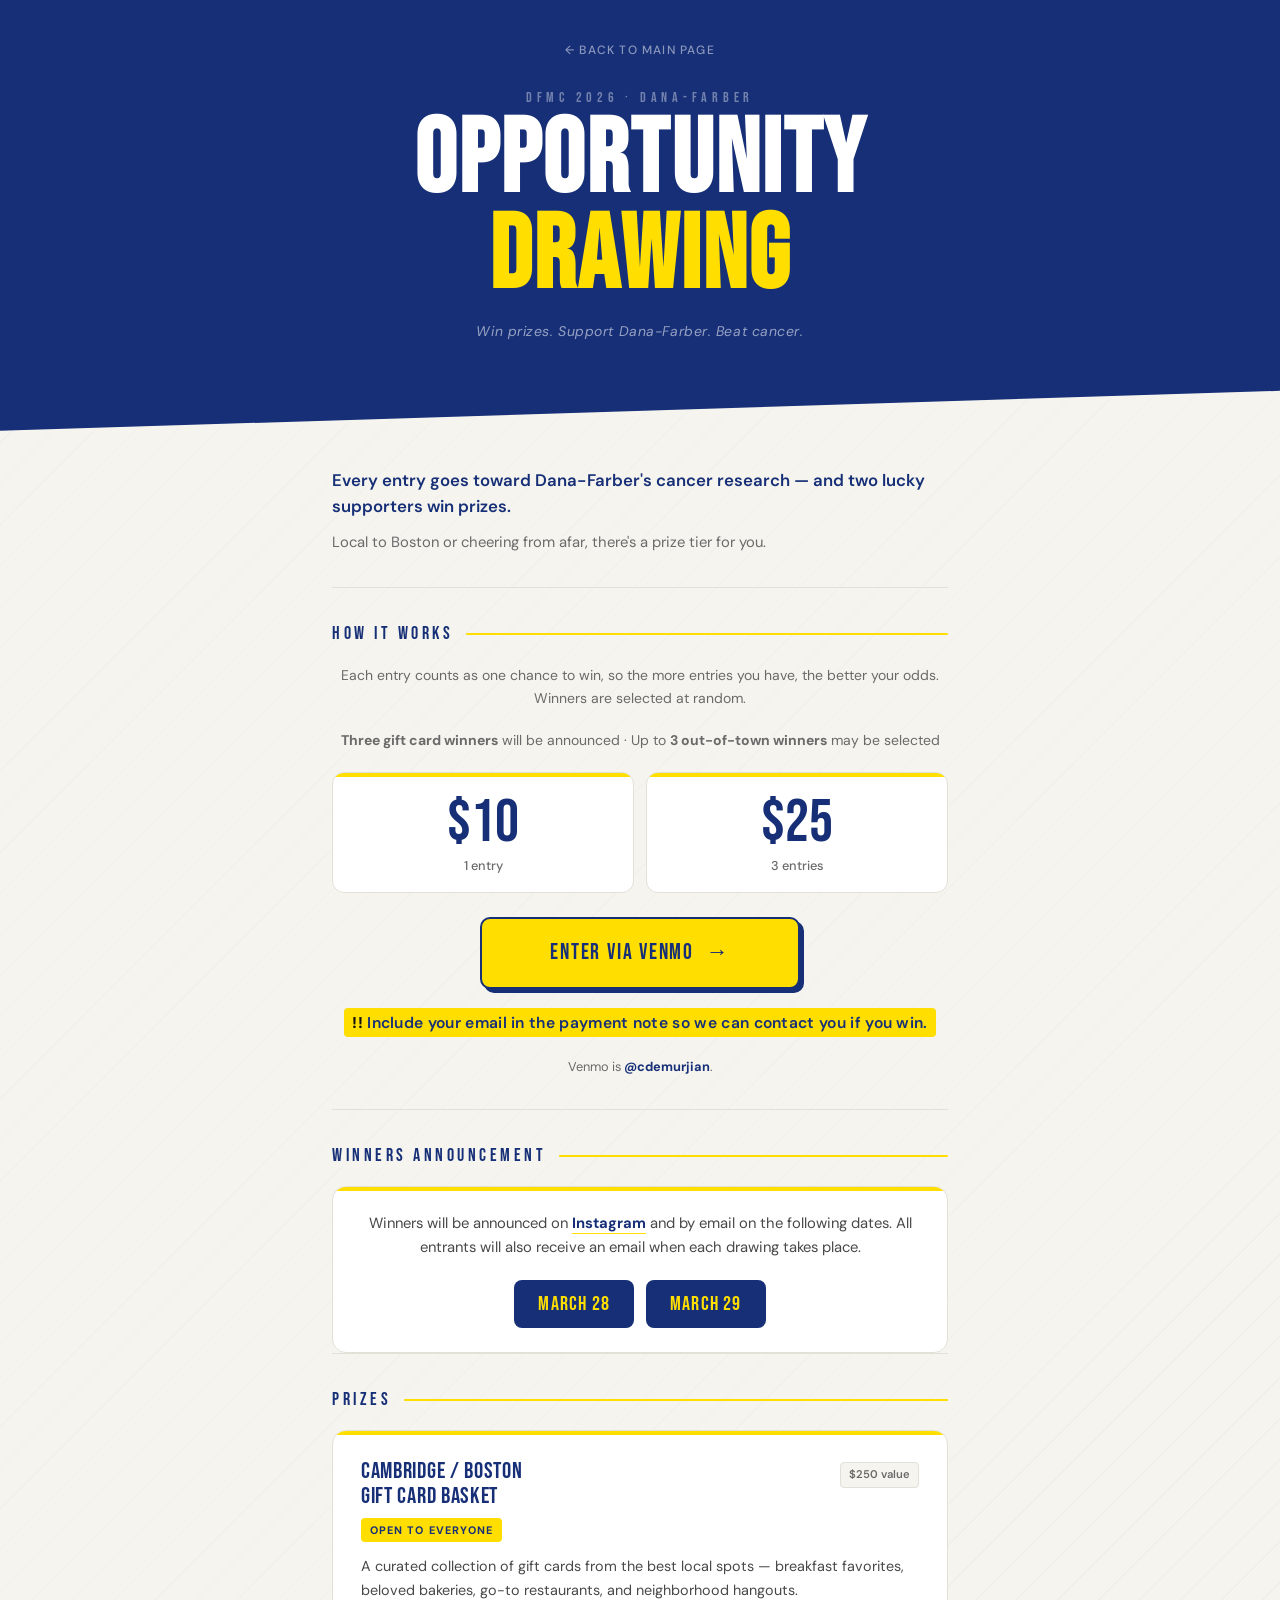
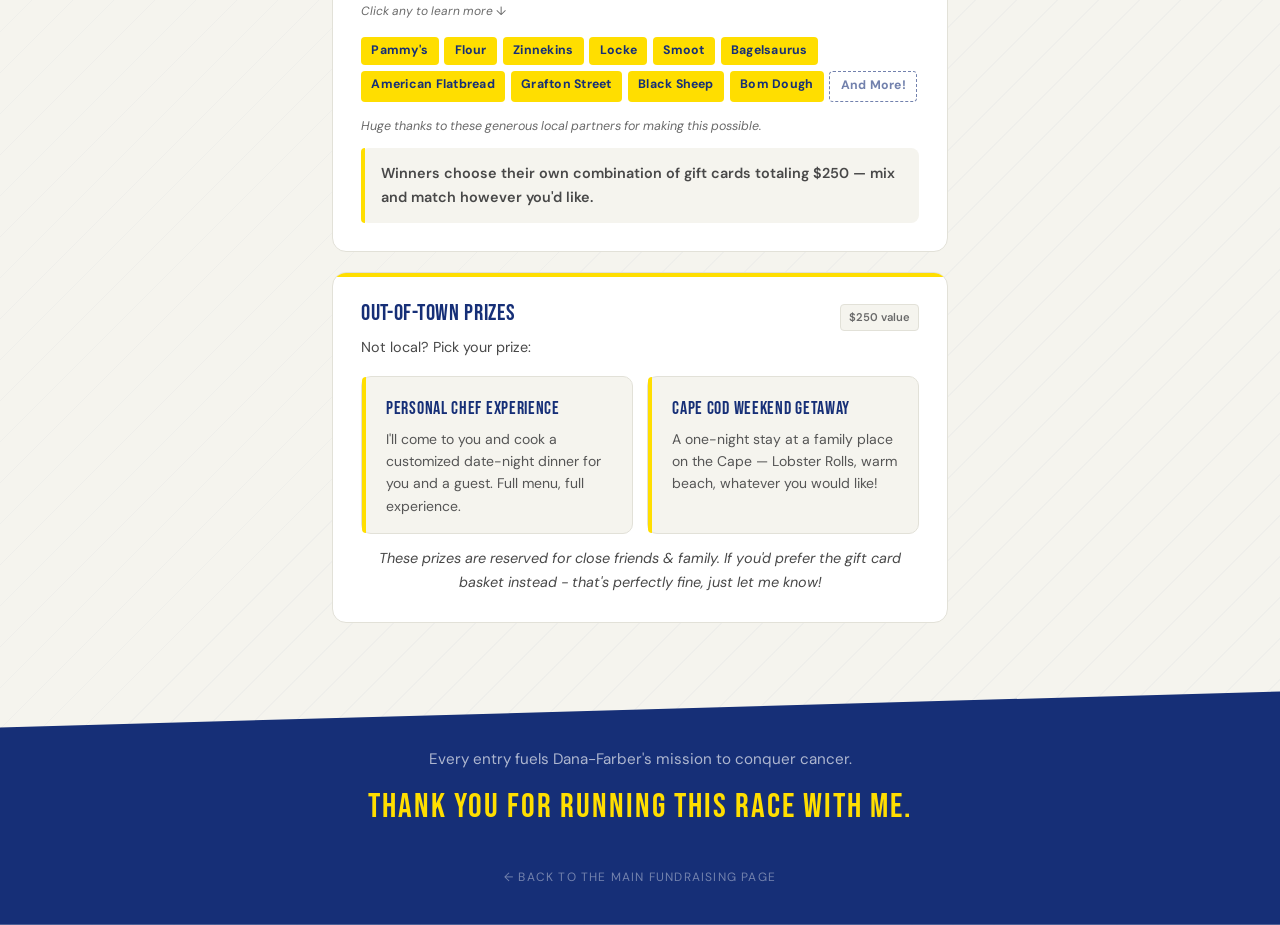
==== commit a73a5acb: "gift card line" ====
--- a/drawing/index.html
+++ b/drawing/index.html
@@ -683,7 +683,7 @@
                         <p>A one-night stay at a family place on the Cape — Lobster Rolls, warm beach, whatever you would like!</p>
                     </div>
                 </div>
-                <p class="family-note">These prizes are reserved for close friends &amp; family.</p>
+                <p class="family-note">These prizes are reserved for close friends &amp; family. If you'd prefer the gift card basket instead - that's perfectly fine, just let me know!</p>
             </div>
 
         </section>
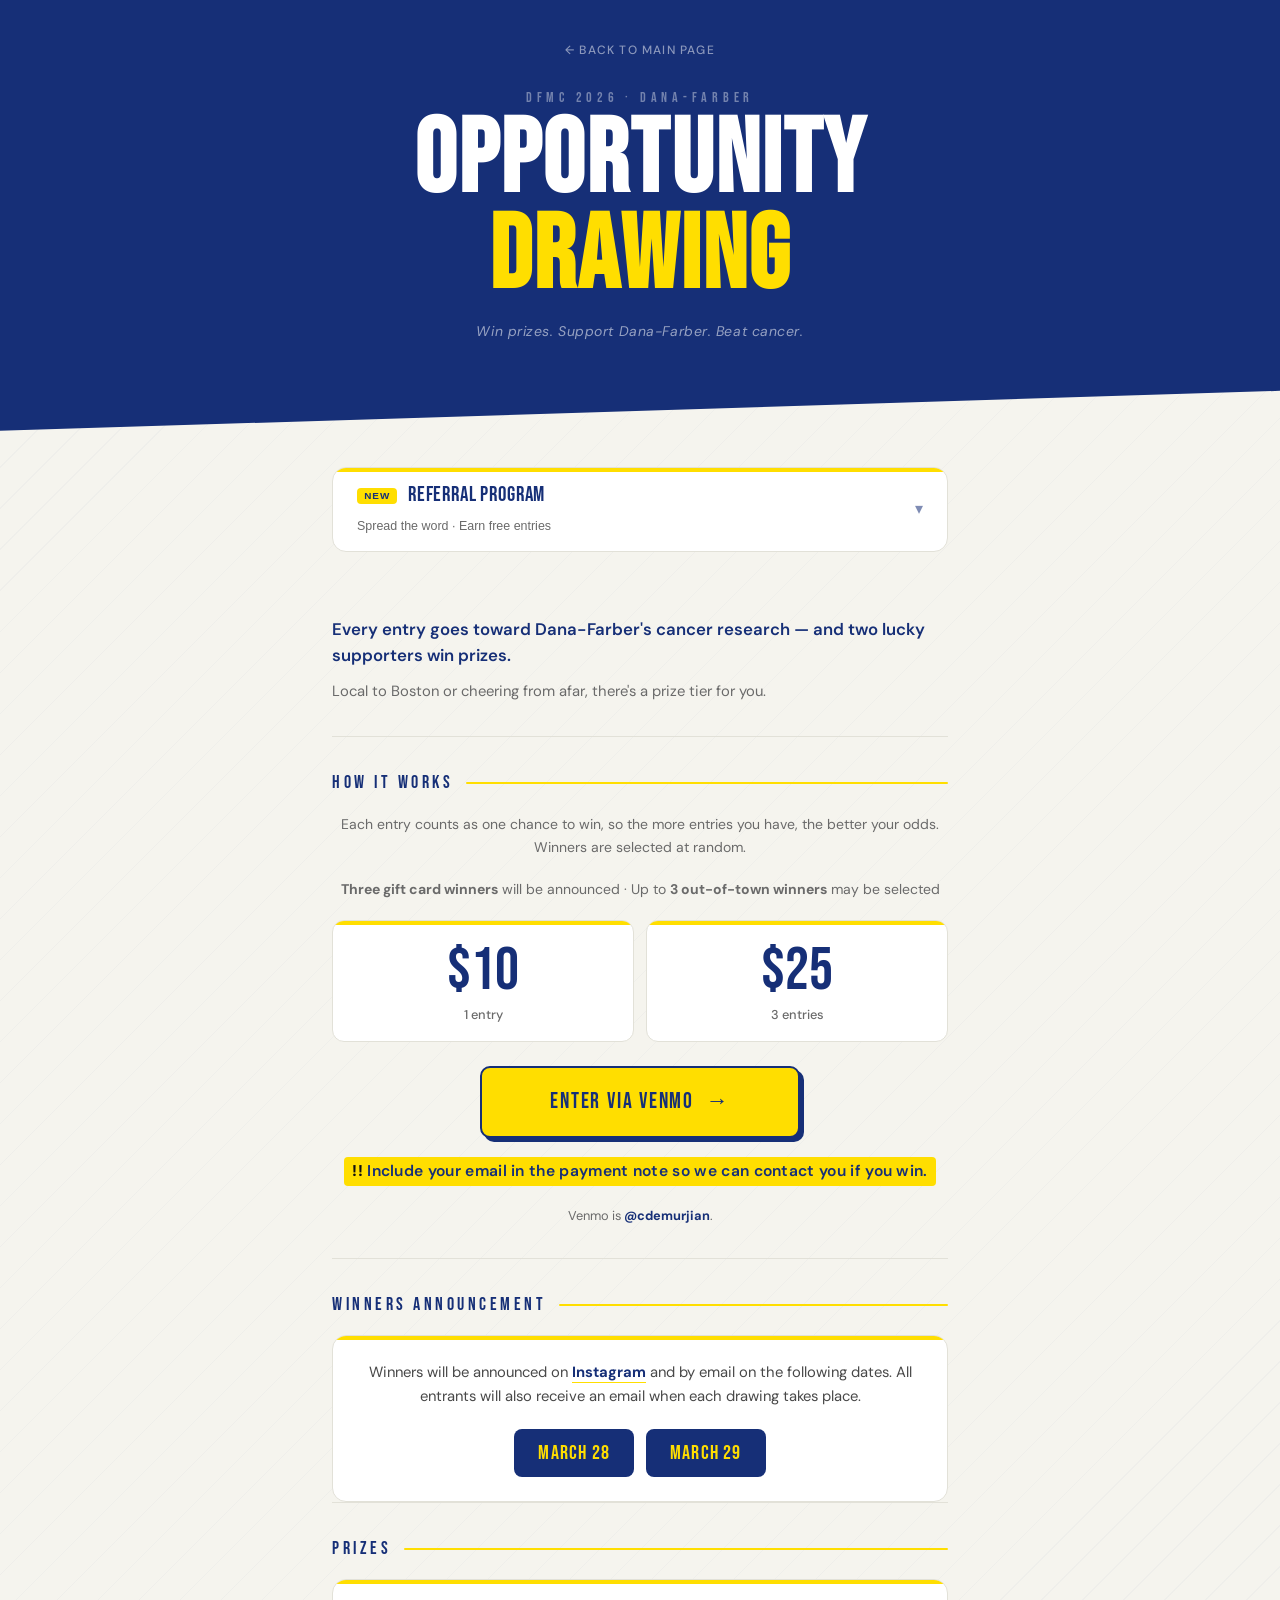
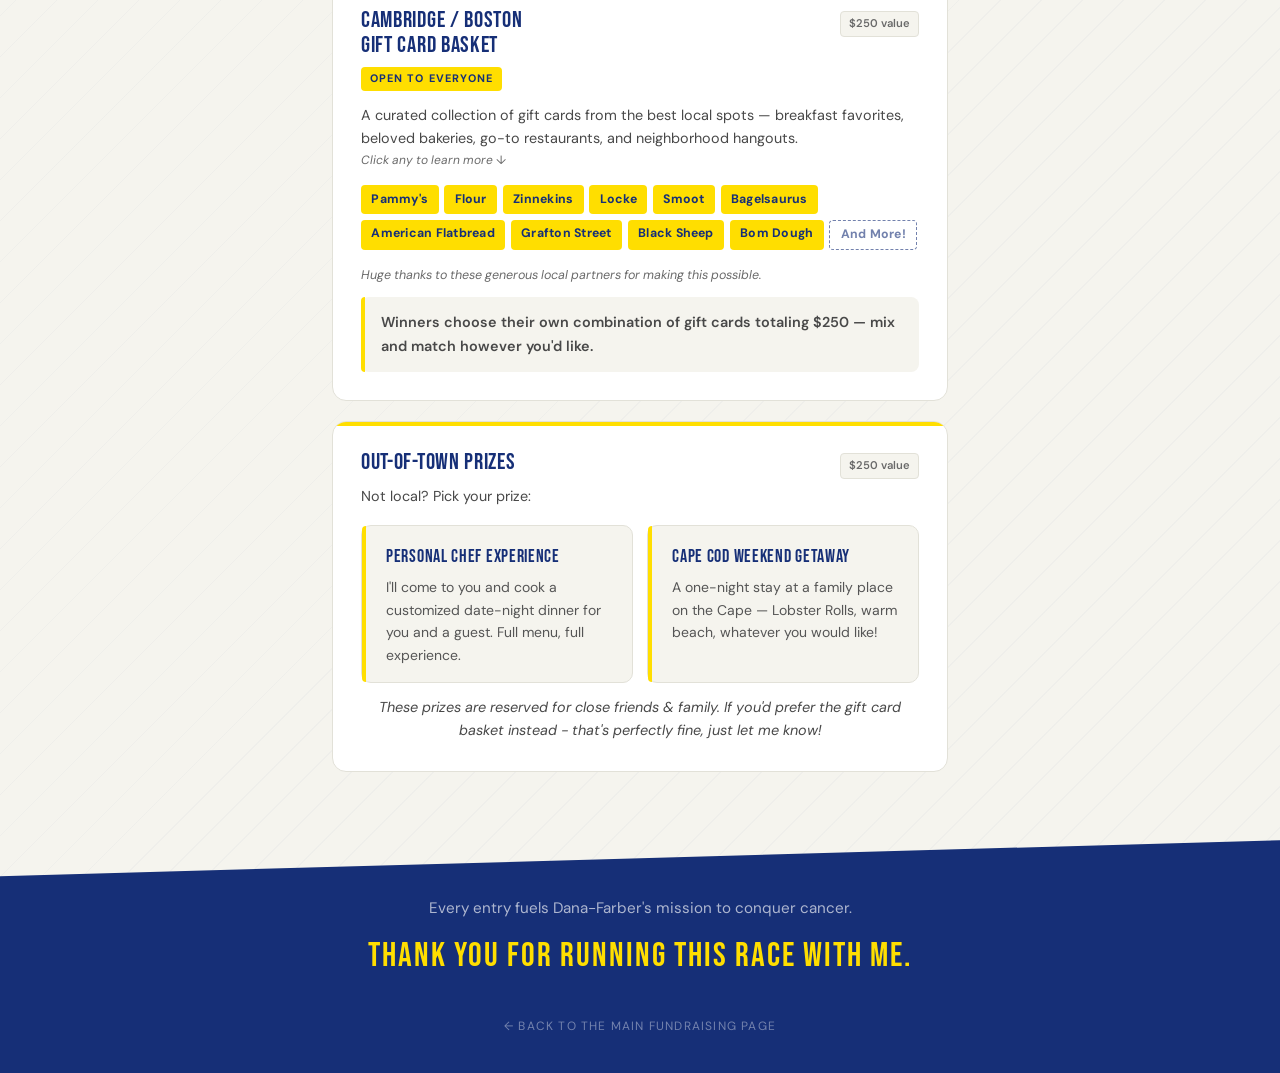
==== commit 2f87b318: "referral" ====
--- a/drawing/index.html
+++ b/drawing/index.html
@@ -548,6 +548,192 @@
         }
         .home-link:hover { color: var(--yellow); }
 
+        /* ── REFERRAL CARD ── */
+        .referral-card {
+            background: var(--white);
+            border: 1.5px solid var(--border);
+            border-radius: 14px;
+            overflow: hidden;
+            margin-top: 2.25rem;
+            margin-bottom: 1.75rem;
+            position: relative;
+        }
+        .referral-card::before {
+            content: '';
+            position: absolute;
+            top: 0; left: 0; right: 0;
+            height: 4px;
+            background: var(--yellow);
+        }
+        .referral-toggle-btn {
+            width: 100%;
+            background: none;
+            border: none;
+            cursor: pointer;
+            padding: 1.1rem 1.5rem;
+            display: flex;
+            align-items: center;
+            justify-content: space-between;
+            gap: 1rem;
+            text-align: left;
+        }
+        .referral-toggle-left {
+            display: flex;
+            align-items: center;
+            gap: 0.65rem;
+            flex-wrap: wrap;
+        }
+        .referral-badge {
+            background: var(--yellow);
+            color: var(--blue);
+            font-size: 0.62rem;
+            font-weight: 800;
+            letter-spacing: 0.1em;
+            text-transform: uppercase;
+            padding: 0.15rem 0.45rem;
+            border-radius: 4px;
+            flex-shrink: 0;
+        }
+        .referral-title {
+            font-family: 'Bebas Neue', sans-serif;
+            font-size: 1.3rem;
+            color: var(--blue);
+            letter-spacing: 0.04em;
+            line-height: 1;
+        }
+        .referral-sub {
+            font-size: 0.78rem;
+            color: var(--muted);
+            width: 100%;
+            margin-top: 0.15rem;
+        }
+        .referral-chevron {
+            font-size: 1rem;
+            color: var(--blue);
+            flex-shrink: 0;
+            opacity: 0.55;
+            transition: transform 0.35s cubic-bezier(0.22, 1, 0.36, 1);
+            font-style: normal;
+            line-height: 1;
+        }
+        .referral-body {
+            max-height: 0;
+            overflow: hidden;
+            transition: max-height 0.4s cubic-bezier(0.22, 1, 0.36, 1);
+        }
+        .referral-body.open {
+            max-height: 700px;
+        }
+        .referral-body-inner {
+            padding: 0 1.5rem 1.5rem;
+            border-top: 1.5px solid var(--border);
+        }
+        .referral-intro-text {
+            font-size: 0.875rem;
+            color: var(--muted);
+            line-height: 1.65;
+            padding: 1rem 0 1.1rem;
+        }
+        .referral-tiers {
+            display: grid;
+            grid-template-columns: 1fr 1fr;
+            gap: 0.75rem;
+            margin-bottom: 0.85rem;
+        }
+        .r-tier {
+            background: var(--cream);
+            border: 1.5px solid var(--border);
+            border-radius: 10px;
+            padding: 1rem;
+            position: relative;
+        }
+        .r-tier.bonus {
+            border-color: rgba(255, 222, 0, 0.9);
+        }
+        .r-tier.bonus::after {
+            content: 'BONUS';
+            position: absolute;
+            top: -9px; right: 10px;
+            background: var(--yellow);
+            color: var(--blue);
+            font-size: 0.58rem;
+            font-weight: 800;
+            letter-spacing: 0.1em;
+            padding: 0.12rem 0.4rem;
+            border-radius: 3px;
+        }
+        .r-tier .t-num {
+            font-family: 'Bebas Neue', sans-serif;
+            font-size: 2.75rem;
+            color: var(--blue);
+            line-height: 1;
+            display: block;
+        }
+        .r-tier .t-unit {
+            font-size: 0.72rem;
+            color: var(--muted);
+            font-weight: 500;
+            display: block;
+            margin-top: 0.1rem;
+        }
+        .r-tier .t-cond {
+            font-size: 0.78rem;
+            color: #555;
+            line-height: 1.5;
+            margin-top: 0.6rem;
+        }
+        .referral-cap-note {
+            font-size: 0.77rem;
+            color: var(--muted);
+            text-align: center;
+            font-style: italic;
+            margin-bottom: 1.25rem;
+        }
+        .referral-how-label {
+            font-family: 'Bebas Neue', sans-serif;
+            font-size: 0.82rem;
+            letter-spacing: 0.28em;
+            color: var(--blue);
+            display: flex;
+            align-items: center;
+            gap: 0.8rem;
+            margin-bottom: 0.85rem;
+        }
+        .referral-how-label::after {
+            content: '';
+            flex: 1;
+            height: 2px;
+            background: var(--yellow);
+            border-radius: 1px;
+        }
+        .referral-steps {
+            display: flex;
+            flex-direction: column;
+            gap: 0.55rem;
+        }
+        .r-step {
+            display: flex;
+            align-items: flex-start;
+            gap: 0.7rem;
+            font-size: 0.85rem;
+            color: #484848;
+            line-height: 1.55;
+        }
+        .r-step-num {
+            flex-shrink: 0;
+            width: 20px;
+            height: 20px;
+            background: var(--blue);
+            color: var(--yellow);
+            font-family: 'Bebas Neue', sans-serif;
+            font-size: 0.85rem;
+            border-radius: 50%;
+            display: flex;
+            align-items: center;
+            justify-content: center;
+            margin-top: 0.15rem;
+        }
+
         /* ── Desktop (768px+) ── */
         @media (min-width: 768px) {
             header { padding: 2.25rem 2rem 5.5rem; }
@@ -587,6 +773,47 @@
     </header>
 
     <div class="container">
+
+        <!-- Referral Program -->
+        <div class="referral-card fade-in">
+            <button class="referral-toggle-btn" aria-expanded="false" id="referral-btn" onclick="toggleReferral()">
+                <div class="referral-toggle-left">
+                    <span class="referral-badge">New</span>
+                    <span class="referral-title">Referral Program</span>
+                    <span class="referral-sub">Spread the word · Earn free entries</span>
+                </div>
+                <span class="referral-chevron" id="referral-chevron">▾</span>
+            </button>
+            <div class="referral-body" id="referral-body">
+                <div class="referral-body-inner">
+                    <p class="referral-intro-text">I'm trying to reach as many people as possible, and I need your help to do it. Refer someone who enters, and I want to reward you for it.</p>
+                    <div class="referral-tiers">
+                        <div class="r-tier">
+                            <span class="t-num">1</span>
+                            <span class="t-unit">free entry</span>
+                            <p class="t-cond">Refer anyone who enters the raffle</p>
+                        </div>
+                        <div class="r-tier bonus">
+                            <span class="t-num">2</span>
+                            <span class="t-unit">free entries</span>
+                            <p class="t-cond">Refer someone <em>and</em> you've entered at $25+</p>
+                        </div>
+                    </div>
+                    <p class="referral-cap-note">Max 3 free entries per person. Already entered? You're still eligible.</p>
+                    <div class="referral-how-label">How to Claim</div>
+                    <div class="referral-steps">
+                        <div class="r-step">
+                            <span class="r-step-num">1</span>
+                            <span>Have your friend include <strong>"referred by [your name]"</strong> in their Venmo note when they enter.</span>
+                        </div>
+                        <div class="r-step">
+                            <span class="r-step-num">2</span>
+                            <span>That's it. I'll track it and add your free entries before the drawing. If they forget to add the note, just message me at <a href="mailto:cdemu@mit.edu" style="color:var(--blue);font-weight:600;border-bottom:1.5px solid var(--yellow);text-decoration:none;">cdemu@mit.edu</a>.</span>
+                        </div>
+                    </div>
+                </div>
+            </div>
+        </div>
 
         <!-- Intro -->
         <section class="intro fade-in">
@@ -699,6 +926,16 @@
 
     <!-- Scroll fade-in -->
     <script>
+        function toggleReferral() {
+            const body = document.getElementById('referral-body');
+            const btn = document.getElementById('referral-btn');
+            const chevron = document.getElementById('referral-chevron');
+            const isOpen = btn.getAttribute('aria-expanded') === 'true';
+            btn.setAttribute('aria-expanded', String(!isOpen));
+            body.classList.toggle('open', !isOpen);
+            chevron.style.transform = isOpen ? '' : 'rotate(180deg)';
+        }
+
         const obs = new IntersectionObserver(entries => {
             entries.forEach(e => { if (e.isIntersecting) e.target.classList.add('visible'); });
         }, { threshold: 0.12 });
